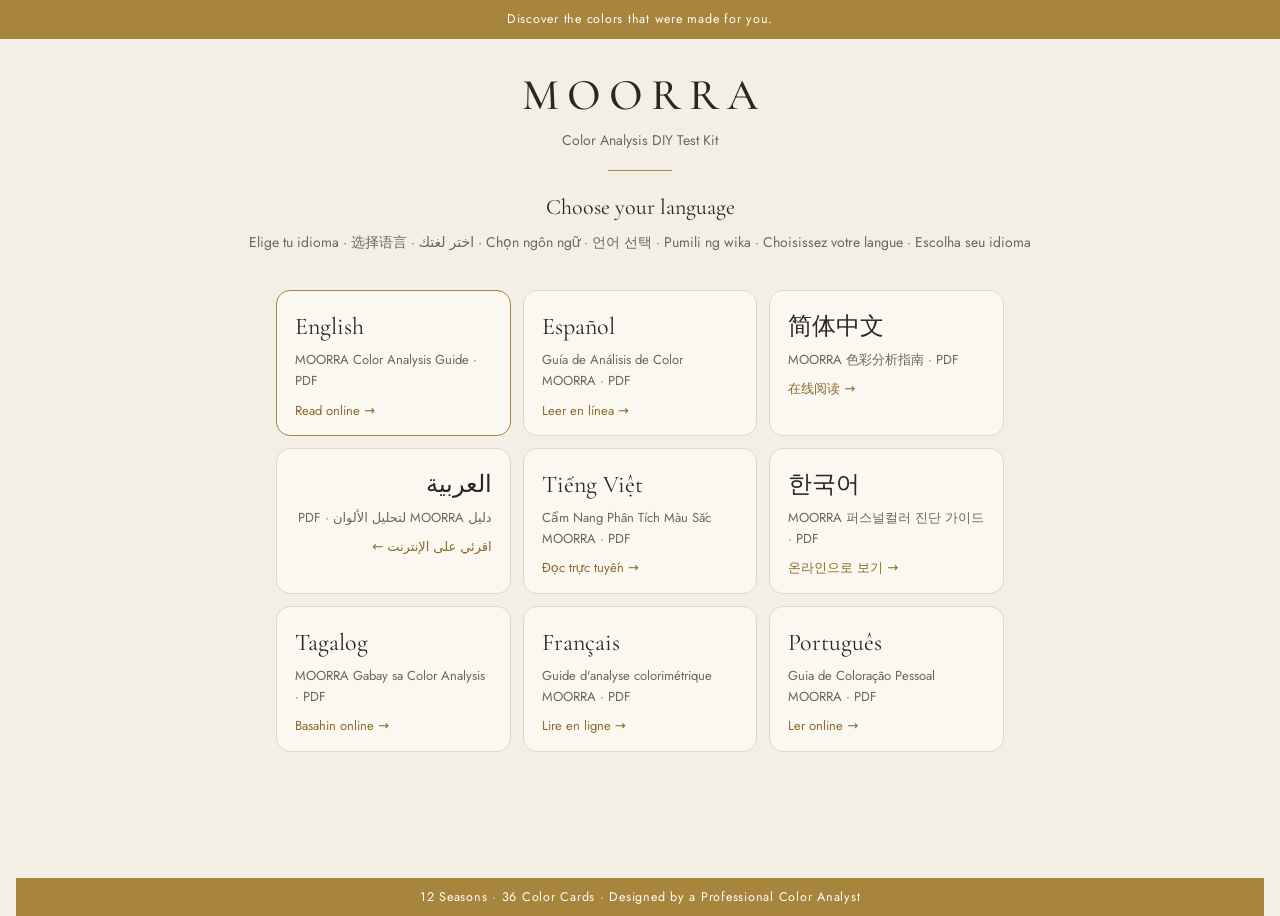
==== guide/index.html @ 5a16bab2 "Add files via upload" ====
<!doctype html><html lang="en" dir="ltr"><head><meta charset="utf-8"><meta name="viewport" content="width=device-width,initial-scale=1"><meta name="robots" content="noindex,nofollow"><title>MOORRA Guide</title><link rel="icon" href="data:image/svg+xml,%3Csvg xmlns='http://www.w3.org/2000/svg' viewBox='0 0 32 32'%3E%3Crect width='32' height='32' rx='6' fill='%23a8853d'/%3E%3Ctext x='16' y='22' font-family='Georgia' font-size='18' fill='white' text-anchor='middle'%3EM%3C/text%3E%3C/svg%3E"><link rel="preconnect" href="https://fonts.googleapis.com"><link rel="preconnect" href="https://fonts.gstatic.com" crossorigin><link href="https://fonts.googleapis.com/css2?family=Cormorant+Garamond:ital,wght@0,400;0,500;0,600;1,400&family=Jost:wght@400;500;600&display=swap" rel="stylesheet"><link rel="stylesheet" href="style.css"><style>:root{--serif:'Cormorant Garamond',Georgia,'Times New Roman',serif;--body:'Jost',system-ui,-apple-system,'Segoe UI',sans-serif}</style></head><body><div class="band">Discover the colors that were made for you.</div>
<header class="top"><p class="wm">MOORRA</p><p class="kit">Color Analysis DIY Test Kit</p><div class="rule"></div>
<p class="serif" style="font-size:22px;margin:0">Choose your language</p>
<p class="kit" style="margin-top:6px">Elige tu idioma · 选择语言 · اختر لغتك · Chọn ngôn ngữ · 언어 선택 · Pumili ng wika · Choisissez votre langue · Escolha seu idioma</p></header>
<main><div class="langs"><div class="lang" lang="en" dir="ltr" data-l="en"><a class="main" href="pdf/MOORRA_Guide_en.pdf"><span class="n">English</span><span class="g">MOORRA Color Analysis Guide · PDF</span></a><a class="web" href="en">Read online →</a></div><div class="lang" lang="es" dir="ltr" data-l="es"><a class="main" href="pdf/MOORRA_Guide_es.pdf"><span class="n">Español</span><span class="g">Guía de Análisis de Color MOORRA · PDF</span></a><a class="web" href="es">Leer en línea →</a></div><div class="lang" lang="zh-Hans" dir="ltr" data-l="zh"><a class="main" href="pdf/MOORRA_Guide_zh.pdf"><span class="n">简体中文</span><span class="g">MOORRA 色彩分析指南 · PDF</span></a><a class="web" href="zh">在线阅读 →</a></div><div class="lang" lang="ar" dir="rtl" data-l="ar"><a class="main" href="pdf/MOORRA_Guide_ar.pdf"><span class="n">العربية</span><span class="g">دليل MOORRA لتحليل الألوان · PDF</span></a><a class="web" href="ar">اقرئي على الإنترنت ←</a></div><div class="lang" lang="vi" dir="ltr" data-l="vi"><a class="main" href="pdf/MOORRA_Guide_vi.pdf"><span class="n">Tiếng Việt</span><span class="g">Cẩm Nang Phân Tích Màu Sắc MOORRA · PDF</span></a><a class="web" href="vi">Đọc trực tuyến →</a></div><div class="lang" lang="ko" dir="ltr" data-l="ko"><a class="main" href="pdf/MOORRA_Guide_ko.pdf"><span class="n">한국어</span><span class="g">MOORRA 퍼스널컬러 진단 가이드 · PDF</span></a><a class="web" href="ko">온라인으로 보기 →</a></div><div class="lang" lang="tl" dir="ltr" data-l="tl"><a class="main" href="pdf/MOORRA_Guide_tl.pdf"><span class="n">Tagalog</span><span class="g">MOORRA Gabay sa Color Analysis · PDF</span></a><a class="web" href="tl">Basahin online →</a></div><div class="lang" lang="fr" dir="ltr" data-l="fr"><a class="main" href="pdf/MOORRA_Guide_fr.pdf"><span class="n">Français</span><span class="g">Guide d&#x27;analyse colorimétrique MOORRA · PDF</span></a><a class="web" href="fr">Lire en ligne →</a></div><div class="lang" lang="pt-BR" dir="ltr" data-l="pt"><a class="main" href="pdf/MOORRA_Guide_pt.pdf"><span class="n">Português</span><span class="g">Guia de Coloração Pessoal MOORRA · PDF</span></a><a class="web" href="pt">Ler online →</a></div></div></main>
<footer><div class="band">12 Seasons · 36 Color Cards · Designed by a Professional Color Analyst</div></footer>
<style>.langs{display:grid;grid-template-columns:repeat(auto-fill,minmax(210px,1fr));gap:12px;margin:18px 0 30px}
.lang{display:flex;flex-direction:column;background:var(--paper);border:1px solid var(--line);border-radius:14px;transition:border-color .15s}
.lang:hover{border-color:var(--gold)}.lang .main{display:flex;flex-direction:column;gap:2px;padding:16px 18px 8px;text-decoration:none;color:var(--ink)}
.lang .web{padding:0 18px 14px;font-size:13px;color:var(--gold-d);text-decoration:none}
.lang .n{font-family:var(--serif);font-size:24px}.lang .g{font-size:13px;color:var(--muted)}
.lang.sug{border:1.5px solid var(--gold)}</style>
<script>try{var b=(navigator.language||'').slice(0,2).toLowerCase(),m={fil:'tl',tl:'tl'};var e=document.querySelector('.lang[data-l="'+(m[b]||b)+'"]');if(e){e.classList.add('sug');e.parentNode.prepend(e)}}catch(_){}</script></body></html>
---- guide/style.css ----
:root{--cream:#f4efe6;--paper:#fbf8f2;--gold:#a8853d;--gold-d:#8a6b2c;--ink:#2b2622;--muted:#6f655b;--line:#e2d7c3}
*{box-sizing:border-box}html{-webkit-text-size-adjust:100%}
body{margin:0;background:var(--cream);color:var(--ink);font:16px/1.65 var(--body);}
.serif,h1,h2,h3,.wm,.sname{font-family:var(--serif)}
a{color:var(--gold-d)}
.band{background:var(--gold);color:#fff;text-align:center;font-size:12.5px;letter-spacing:.06em;padding:9px 16px}
header.top{text-align:center;padding:34px 16px 10px}
.wm{font-size:44px;letter-spacing:.18em;font-weight:500;margin:0;line-height:1;padding-left:.18em}
.wm.small{font-size:20px}
.kit{color:var(--muted);font-size:14px;margin:12px 0 0}
.rule{width:64px;height:1px;background:var(--gold);margin:18px auto}
.bar{position:sticky;top:0;z-index:5;background:rgba(244,239,230,.94);backdrop-filter:blur(6px);border-bottom:1px solid var(--line)}
.bar .in{max-width:760px;margin:0 auto;display:flex;align-items:center;justify-content:space-between;gap:12px;padding:10px 16px}
.btn{display:inline-flex;align-items:center;gap:6px;border:1px solid var(--gold);color:var(--gold-d);background:transparent;border-radius:999px;padding:7px 14px;font:inherit;font-size:13.5px;text-decoration:none;cursor:pointer;white-space:nowrap}
.btn.solid{background:var(--gold);color:#fff}
main{max-width:760px;margin:0 auto;padding:8px 16px 40px}
section.card{background:var(--paper);border:1px solid var(--line);border-radius:14px;padding:26px 24px;margin:18px 0}
h1{font-size:34px;font-weight:500;margin:0 0 10px}
h2{font-size:27px;font-weight:500;margin:0 0 12px;line-height:1.25}
h3{font-size:17px;margin:18px 0 4px;color:var(--gold-d);font-weight:600}
h4{font-family:var(--body);font-size:13px;letter-spacing:.08em;text-transform:uppercase;color:var(--gold-d);margin:20px 0 6px;font-weight:600}
[dir=rtl] h4,[lang^=zh] h4,[lang=ko] h4{letter-spacing:0}
h5{font-size:13px;letter-spacing:.06em;text-transform:uppercase;color:var(--gold-d);margin:0 0 6px}
p{margin:0 0 12px}ul{margin:0 0 12px;padding-inline-start:20px}li{margin:3px 0}
.kicker{font-size:12px;letter-spacing:.12em;text-transform:uppercase;color:var(--gold);margin:0 0 6px}
.em,.script{font-family:var(--serif);font-style:italic;color:var(--gold-d)}
.script{text-align:center;font-size:28px}
section#congrats{text-align:center}
.strong{font-weight:600}
.note{font-size:14px;color:var(--muted);font-style:italic}
.eq{font-family:var(--serif);font-size:19px;line-height:1.7;background:var(--cream);border-radius:10px;padding:12px 16px}
.result{display:flex;justify-content:space-between;gap:12px;flex-wrap:wrap;border:1.5px solid var(--gold);border-radius:8px;padding:12px 16px;margin-top:16px;font-size:14px;letter-spacing:.05em}
.result b{color:var(--gold-d)}
table{width:100%;border-collapse:collapse;font-size:14.5px;margin:6px 0 14px;border:1px solid var(--gold)}
th{background:var(--gold);color:#fff;text-align:start;font-weight:600;padding:8px 10px}
td{padding:8px 10px;border-top:1px solid var(--line)}tbody tr:nth-child(odd){background:#f6f0e4}
table.score td:not(:first-child),table.score th:not(:first-child){text-align:center;width:44px}
.fill{line-height:2.4}.line{display:inline-block;min-width:200px;border-bottom:1px solid var(--ink);vertical-align:bottom}
.two{display:grid;grid-template-columns:1fr 1fr;gap:12px}.box{border:1.5px solid var(--gold);border-radius:8px;padding:14px}
.center{text-align:center}
figure{margin:16px 0 0;text-align:center}figure img{max-width:100%;height:auto}
figcaption{font-family:var(--serif);font-style:italic;color:var(--muted);font-size:14px}
dl dt{font-size:13px;letter-spacing:.08em;text-transform:uppercase;color:var(--gold-d);font-weight:600;margin-top:14px}
dl dd{margin:2px 0 0}
#bio .bio{display:flex;gap:20px;align-items:flex-start}
#bio img{width:120px;height:150px;object-fit:cover;border-radius:10px;flex:none}
.contact{font-size:14.5px}
.toc ol{list-style:none;padding:0;margin:0;columns:2;column-gap:28px}
.toc li{break-inside:avoid;padding:4px 0;border-bottom:1px dotted var(--line)}
.toc a{text-decoration:none;color:var(--ink)}
.season .head{display:flex;justify-content:space-between;align-items:baseline;gap:10px;flex-wrap:wrap}
.sname{font-size:26px;margin:0}.slocal{font-family:var(--serif);font-style:italic;color:var(--muted);font-size:17px;margin:2px 0 0}
.tags{font-size:12px;letter-spacing:.1em;color:var(--gold)}
.sw{display:flex;gap:4px;margin:14px 0 16px}.sw span{flex:1;height:30px;border-radius:3px}
.feat dt{font-size:14px;letter-spacing:0;text-transform:none;color:var(--ink);font-weight:600;margin-top:8px}
.metals{border:1.5px solid var(--gold);border-radius:8px;padding:12px 16px;margin-top:14px}
.metals ul{margin:0}
.sgrid-nav{display:flex;flex-wrap:wrap;gap:6px;margin-top:6px}
.sgrid-nav a{font-size:13px;border:1px solid var(--line);border-radius:999px;padding:4px 10px;text-decoration:none;color:var(--ink);background:var(--paper)}
footer{text-align:center;padding:30px 16px 0}
footer .band{margin-top:26px}
.tag2{font-family:var(--serif);font-style:italic;color:var(--gold-d);font-size:19px}
@media (max-width:560px){.two{grid-template-columns:1fr}.toc ol{columns:1}h2{font-size:24px}.wm{font-size:36px}#bio .bio{flex-direction:column;align-items:center;text-align:center}section.card{padding:22px 18px}}
@media print{
 @page{size:A5;margin:11mm 12mm}
 body{background:#fff;font-size:9.4pt;line-height:1.45}h2{font-size:17pt}.eq{font-size:11pt;padding:8px 12px}table{font-size:8.6pt}td,th{padding:4px 7px}.result{padding:7px 10px;margin-top:10px}p,ul{margin-bottom:7px}h4{margin:11px 0 4px}footer .band{display:none}.bar,.noprint{display:none!important}
 section.card{border:none;background:none;padding:0;margin:0;break-before:page}
 section.card.cover-follow{break-before:auto}
 .season{break-inside:avoid}
 .band{-webkit-print-color-adjust:exact;print-color-adjust:exact}
 .sw span,th,.eq,tbody tr{-webkit-print-color-adjust:exact;print-color-adjust:exact}
 header.top{padding-top:30mm}
}
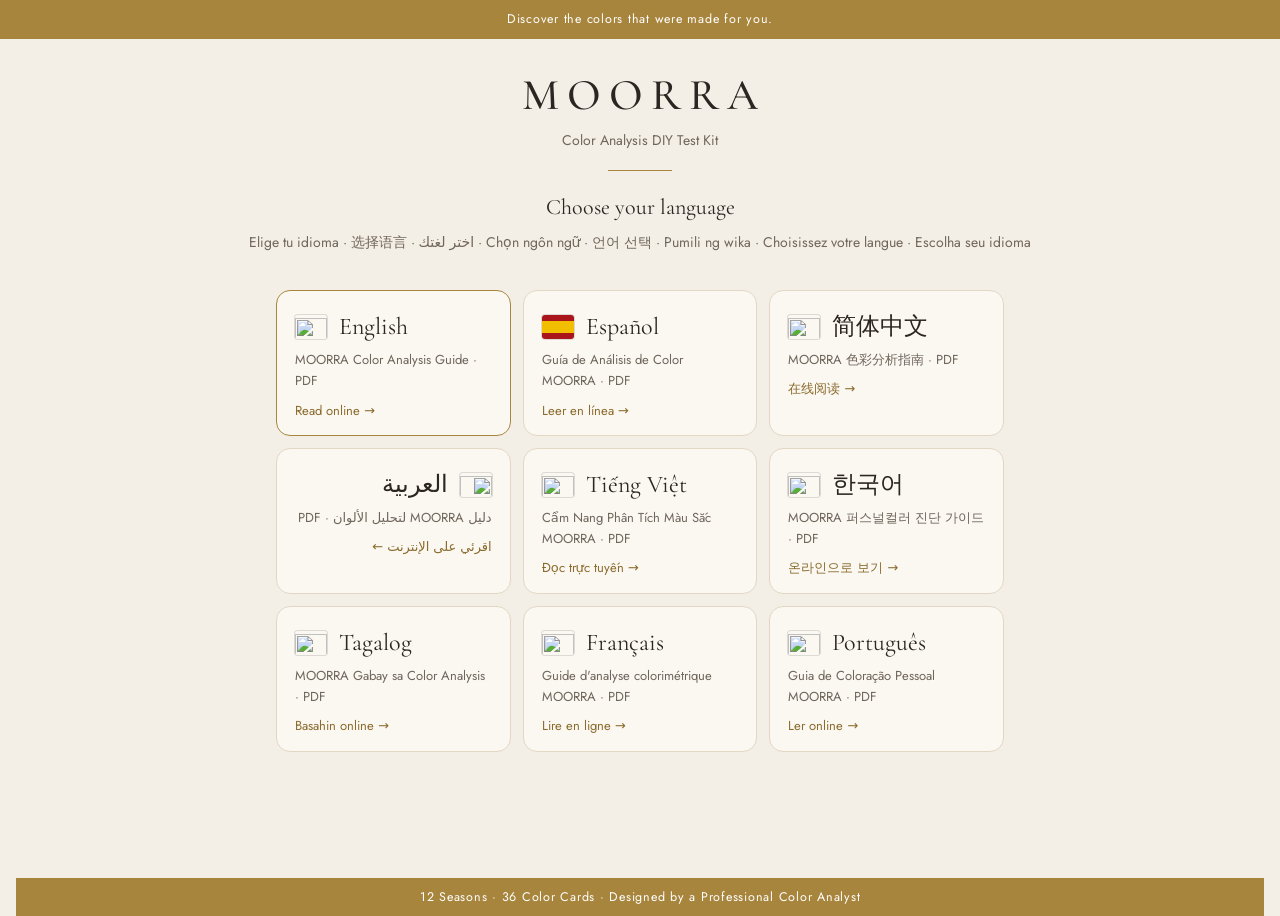
==== commit 0d6952f0: "Add files via upload" ====
--- a/guide/index.html
+++ b/guide/index.html
@@ -2,12 +2,12 @@
 <header class="top"><p class="wm">MOORRA</p><p class="kit">Color Analysis DIY Test Kit</p><div class="rule"></div>
 <p class="serif" style="font-size:22px;margin:0">Choose your language</p>
 <p class="kit" style="margin-top:6px">Elige tu idioma · 选择语言 · اختر لغتك · Chọn ngôn ngữ · 언어 선택 · Pumili ng wika · Choisissez votre langue · Escolha seu idioma</p></header>
-<main><div class="langs"><div class="lang" lang="en" dir="ltr" data-l="en"><a class="main" href="pdf/MOORRA_Guide_en.pdf"><span class="n">English</span><span class="g">MOORRA Color Analysis Guide · PDF</span></a><a class="web" href="en">Read online →</a></div><div class="lang" lang="es" dir="ltr" data-l="es"><a class="main" href="pdf/MOORRA_Guide_es.pdf"><span class="n">Español</span><span class="g">Guía de Análisis de Color MOORRA · PDF</span></a><a class="web" href="es">Leer en línea →</a></div><div class="lang" lang="zh-Hans" dir="ltr" data-l="zh"><a class="main" href="pdf/MOORRA_Guide_zh.pdf"><span class="n">简体中文</span><span class="g">MOORRA 色彩分析指南 · PDF</span></a><a class="web" href="zh">在线阅读 →</a></div><div class="lang" lang="ar" dir="rtl" data-l="ar"><a class="main" href="pdf/MOORRA_Guide_ar.pdf"><span class="n">العربية</span><span class="g">دليل MOORRA لتحليل الألوان · PDF</span></a><a class="web" href="ar">اقرئي على الإنترنت ←</a></div><div class="lang" lang="vi" dir="ltr" data-l="vi"><a class="main" href="pdf/MOORRA_Guide_vi.pdf"><span class="n">Tiếng Việt</span><span class="g">Cẩm Nang Phân Tích Màu Sắc MOORRA · PDF</span></a><a class="web" href="vi">Đọc trực tuyến →</a></div><div class="lang" lang="ko" dir="ltr" data-l="ko"><a class="main" href="pdf/MOORRA_Guide_ko.pdf"><span class="n">한국어</span><span class="g">MOORRA 퍼스널컬러 진단 가이드 · PDF</span></a><a class="web" href="ko">온라인으로 보기 →</a></div><div class="lang" lang="tl" dir="ltr" data-l="tl"><a class="main" href="pdf/MOORRA_Guide_tl.pdf"><span class="n">Tagalog</span><span class="g">MOORRA Gabay sa Color Analysis · PDF</span></a><a class="web" href="tl">Basahin online →</a></div><div class="lang" lang="fr" dir="ltr" data-l="fr"><a class="main" href="pdf/MOORRA_Guide_fr.pdf"><span class="n">Français</span><span class="g">Guide d&#x27;analyse colorimétrique MOORRA · PDF</span></a><a class="web" href="fr">Lire en ligne →</a></div><div class="lang" lang="pt-BR" dir="ltr" data-l="pt"><a class="main" href="pdf/MOORRA_Guide_pt.pdf"><span class="n">Português</span><span class="g">Guia de Coloração Pessoal MOORRA · PDF</span></a><a class="web" href="pt">Ler online →</a></div></div></main>
+<main><div class="langs"><div class="lang" lang="en" dir="ltr" data-l="en"><a class="main" href="pdf/MOORRA_Guide_en.pdf"><span class="n"><img class="flag" src="https://cdn.jsdelivr.net/npm/flag-icons@7.2.3/flags/4x3/us.svg" alt="" width="32" height="24">English</span><span class="g">MOORRA Color Analysis Guide · PDF</span></a><a class="web" href="en">Read online →</a></div><div class="lang" lang="es" dir="ltr" data-l="es"><a class="main" href="pdf/MOORRA_Guide_es.pdf"><span class="n"><img class="flag" src="[data-uri]" alt="" width="32" height="24">Español</span><span class="g">Guía de Análisis de Color MOORRA · PDF</span></a><a class="web" href="es">Leer en línea →</a></div><div class="lang" lang="zh-Hans" dir="ltr" data-l="zh"><a class="main" href="pdf/MOORRA_Guide_zh.pdf"><span class="n"><img class="flag" src="https://cdn.jsdelivr.net/npm/flag-icons@7.2.3/flags/4x3/cn.svg" alt="" width="32" height="24">简体中文</span><span class="g">MOORRA 色彩分析指南 · PDF</span></a><a class="web" href="zh">在线阅读 →</a></div><div class="lang" lang="ar" dir="rtl" data-l="ar"><a class="main" href="pdf/MOORRA_Guide_ar.pdf"><span class="n"><img class="flag" src="https://cdn.jsdelivr.net/npm/flag-icons@7.2.3/flags/4x3/sa.svg" alt="" width="32" height="24">العربية</span><span class="g">دليل MOORRA لتحليل الألوان · PDF</span></a><a class="web" href="ar">اقرئي على الإنترنت ←</a></div><div class="lang" lang="vi" dir="ltr" data-l="vi"><a class="main" href="pdf/MOORRA_Guide_vi.pdf"><span class="n"><img class="flag" src="https://cdn.jsdelivr.net/npm/flag-icons@7.2.3/flags/4x3/vn.svg" alt="" width="32" height="24">Tiếng Việt</span><span class="g">Cẩm Nang Phân Tích Màu Sắc MOORRA · PDF</span></a><a class="web" href="vi">Đọc trực tuyến →</a></div><div class="lang" lang="ko" dir="ltr" data-l="ko"><a class="main" href="pdf/MOORRA_Guide_ko.pdf"><span class="n"><img class="flag" src="https://cdn.jsdelivr.net/npm/flag-icons@7.2.3/flags/4x3/kr.svg" alt="" width="32" height="24">한국어</span><span class="g">MOORRA 퍼스널컬러 진단 가이드 · PDF</span></a><a class="web" href="ko">온라인으로 보기 →</a></div><div class="lang" lang="tl" dir="ltr" data-l="tl"><a class="main" href="pdf/MOORRA_Guide_tl.pdf"><span class="n"><img class="flag" src="https://cdn.jsdelivr.net/npm/flag-icons@7.2.3/flags/4x3/ph.svg" alt="" width="32" height="24">Tagalog</span><span class="g">MOORRA Gabay sa Color Analysis · PDF</span></a><a class="web" href="tl">Basahin online →</a></div><div class="lang" lang="fr" dir="ltr" data-l="fr"><a class="main" href="pdf/MOORRA_Guide_fr.pdf"><span class="n"><img class="flag" src="https://cdn.jsdelivr.net/npm/flag-icons@7.2.3/flags/4x3/fr.svg" alt="" width="32" height="24">Français</span><span class="g">Guide d&#x27;analyse colorimétrique MOORRA · PDF</span></a><a class="web" href="fr">Lire en ligne →</a></div><div class="lang" lang="pt-BR" dir="ltr" data-l="pt"><a class="main" href="pdf/MOORRA_Guide_pt.pdf"><span class="n"><img class="flag" src="https://cdn.jsdelivr.net/npm/flag-icons@7.2.3/flags/4x3/br.svg" alt="" width="32" height="24">Português</span><span class="g">Guia de Coloração Pessoal MOORRA · PDF</span></a><a class="web" href="pt">Ler online →</a></div></div></main>
 <footer><div class="band">12 Seasons · 36 Color Cards · Designed by a Professional Color Analyst</div></footer>
 <style>.langs{display:grid;grid-template-columns:repeat(auto-fill,minmax(210px,1fr));gap:12px;margin:18px 0 30px}
 .lang{display:flex;flex-direction:column;background:var(--paper);border:1px solid var(--line);border-radius:14px;transition:border-color .15s}
 .lang:hover{border-color:var(--gold)}.lang .main{display:flex;flex-direction:column;gap:2px;padding:16px 18px 8px;text-decoration:none;color:var(--ink)}
 .lang .web{padding:0 18px 14px;font-size:13px;color:var(--gold-d);text-decoration:none}
-.lang .n{font-family:var(--serif);font-size:24px}.lang .g{font-size:13px;color:var(--muted)}
+.lang .n{font-family:var(--serif);font-size:24px;display:flex;align-items:center;gap:12px}.flag{width:32px;height:24px;border-radius:3px;box-shadow:0 0 0 1px rgba(0,0,0,.12);object-fit:cover;flex:none}.lang .g{font-size:13px;color:var(--muted)}
 .lang.sug{border:1.5px solid var(--gold)}</style>
 <script>try{var b=(navigator.language||'').slice(0,2).toLowerCase(),m={fil:'tl',tl:'tl'};var e=document.querySelector('.lang[data-l="'+(m[b]||b)+'"]');if(e){e.classList.add('sug');e.parentNode.prepend(e)}}catch(_){}</script></body></html>
